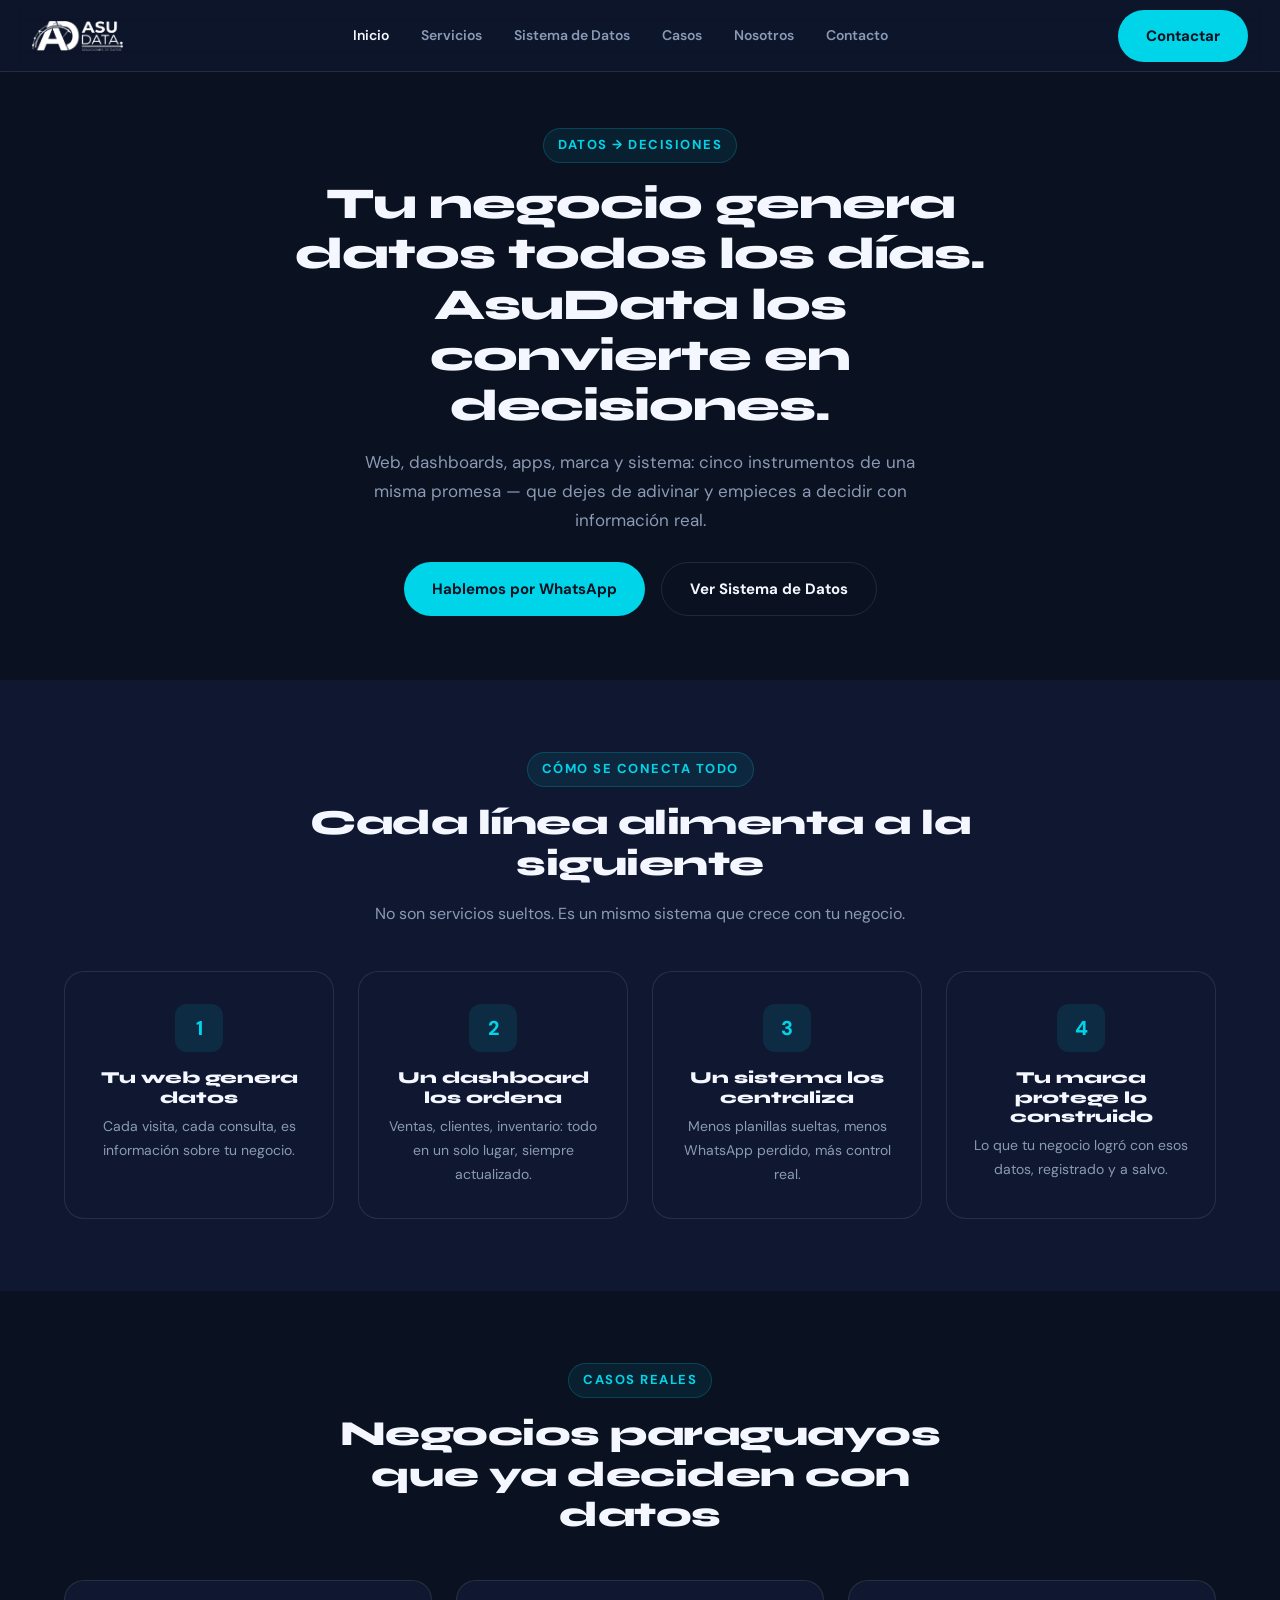
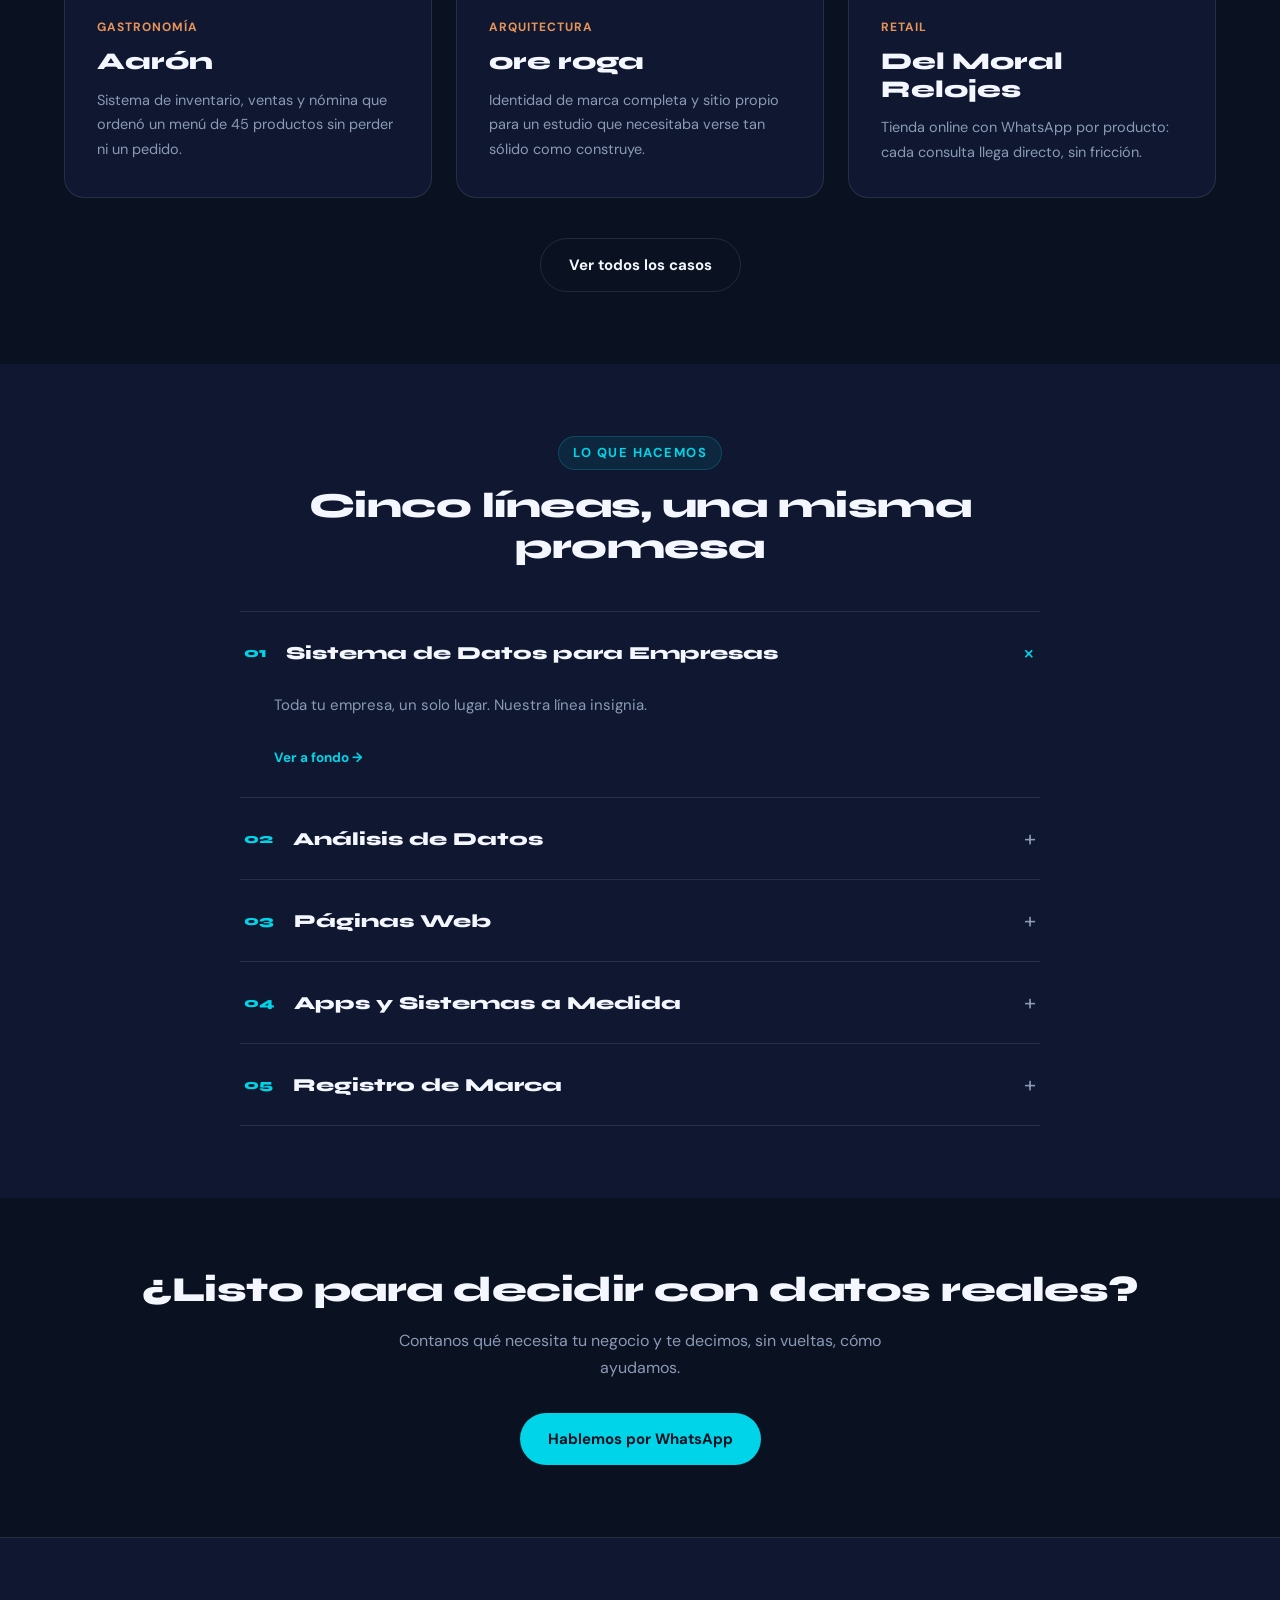
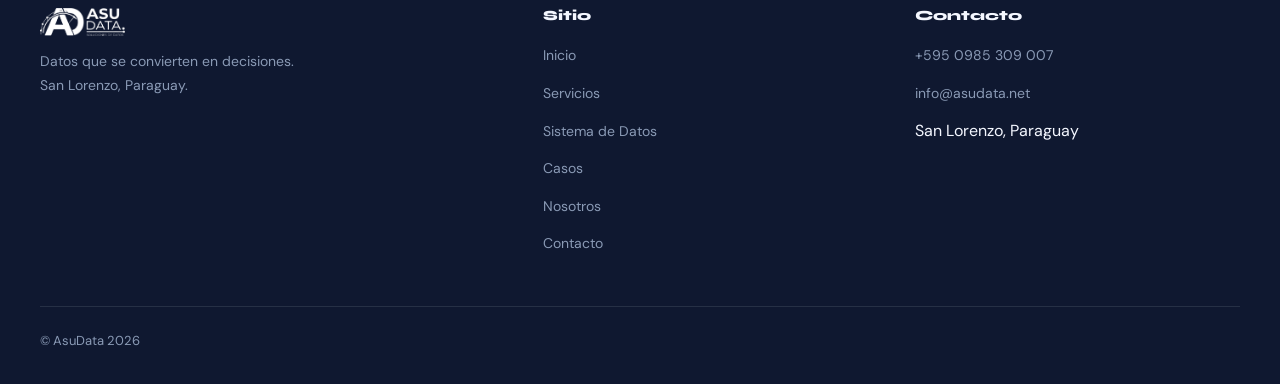
==== web/index.html @ 8668da16 "Turn Inicio 5-line grid into an accordion Replaces the card grid with expandable title rows (single-" ====
<!DOCTYPE html>
<html lang="es">
<head>
<meta charset="UTF-8">
<meta name="viewport" content="width=device-width, initial-scale=1.0">
<title>AsuData — Datos que se convierten en decisiones</title>
<meta name="description" content="AsuData: dashboards, apps, sistemas y marca para PyMEs paraguayas. Todo parte de una misma promesa: convertir tus datos en decisiones.">
<link rel="preconnect" href="https://fonts.googleapis.com">
<link href="https://fonts.googleapis.com/css2?family=Syne:wght@700;800&family=DM+Sans:wght@400;500;700&display=swap" rel="stylesheet">
<link rel="stylesheet" href="css/main.css?v=4">
</head>
<body>

<nav>
  <a href="index.html" class="logo"><img src="assets/logo.png" alt="AsuData"></a>
  <div class="nav-links">
    <a href="index.html">Inicio</a>
    <a href="servicios.html">Servicios</a>
    <a href="sistema-datos.html">Sistema de Datos</a>
    <a href="casos.html">Casos</a>
    <a href="nosotros.html">Nosotros</a>
    <a href="contacto.html">Contacto</a>
  </div>
  <div class="nav-actions">
    <a href="https://wa.me/595985309007" target="_blank" rel="noopener" class="btn btn-primary">Contactar</a>
    <button class="nav-toggle" aria-label="Abrir menú"><span></span><span></span><span></span></button>
  </div>
</nav>

<section class="hero">
  <div class="container">
    <span class="section-label">Datos → Decisiones</span>
    <h1>Tu negocio genera datos todos los días. AsuData los convierte en decisiones.</h1>
    <p>Web, dashboards, apps, marca y sistema: cinco instrumentos de una misma promesa —
       que dejes de adivinar y empieces a decidir con información real.</p>
    <div class="hero-actions">
      <a href="https://wa.me/595985309007" target="_blank" rel="noopener" class="btn btn-primary">Hablemos por WhatsApp</a>
      <a href="sistema-datos.html" class="btn btn-secondary">Ver Sistema de Datos</a>
    </div>
  </div>
</section>

<section class="section section-surface reveal">
  <div class="container">
    <div class="section-header">
      <span class="section-label">Cómo se conecta todo</span>
      <h2>Cada línea alimenta a la siguiente</h2>
      <p>No son servicios sueltos. Es un mismo sistema que crece con tu negocio.</p>
    </div>
    <div class="connect-steps">
      <div class="connect-step">
        <div class="step-icon">1</div>
        <h4>Tu web genera datos</h4>
        <p>Cada visita, cada consulta, es información sobre tu negocio.</p>
      </div>
      <div class="connect-step">
        <div class="step-icon">2</div>
        <h4>Un dashboard los ordena</h4>
        <p>Ventas, clientes, inventario: todo en un solo lugar, siempre actualizado.</p>
      </div>
      <div class="connect-step">
        <div class="step-icon">3</div>
        <h4>Un sistema los centraliza</h4>
        <p>Menos planillas sueltas, menos WhatsApp perdido, más control real.</p>
      </div>
      <div class="connect-step">
        <div class="step-icon">4</div>
        <h4>Tu marca protege lo construido</h4>
        <p>Lo que tu negocio logró con esos datos, registrado y a salvo.</p>
      </div>
    </div>
  </div>
</section>

<section class="section reveal">
  <div class="container">
    <div class="section-header">
      <span class="section-label">Casos reales</span>
      <h2>Negocios paraguayos que ya deciden con datos</h2>
    </div>
    <div class="case-grid">
      <div class="case-card">
        <span class="case-tag">Gastronomía</span>
        <h3>Aarón</h3>
        <p>Sistema de inventario, ventas y nómina que ordenó un menú de 45 productos sin perder ni un pedido.</p>
      </div>
      <div class="case-card">
        <span class="case-tag">Arquitectura</span>
        <h3>ore roga</h3>
        <p>Identidad de marca completa y sitio propio para un estudio que necesitaba verse tan sólido como construye.</p>
      </div>
      <div class="case-card">
        <span class="case-tag">Retail</span>
        <h3>Del Moral Relojes</h3>
        <p>Tienda online con WhatsApp por producto: cada consulta llega directo, sin fricción.</p>
      </div>
    </div>
    <div style="text-align:center;margin-top:40px">
      <a href="casos.html" class="btn btn-secondary">Ver todos los casos</a>
    </div>
  </div>
</section>

<section class="section section-surface reveal">
  <div class="container">
    <div class="section-header">
      <span class="section-label">Lo que hacemos</span>
      <h2>Cinco líneas, una misma promesa</h2>
    </div>
    <div class="accordion">
      <div class="accordion-item open">
        <button class="accordion-trigger">
          <span class="accordion-num">01</span>
          <span class="accordion-title">Sistema de Datos para Empresas</span>
          <span class="accordion-icon">+</span>
        </button>
        <div class="accordion-panel">
          <div class="accordion-panel-inner">
            <div class="inner-pad">
              <p>Toda tu empresa, un solo lugar. Nuestra línea insignia.</p>
              <a href="sistema-datos.html" class="card-link">Ver a fondo →</a>
            </div>
          </div>
        </div>
      </div>
      <div class="accordion-item">
        <button class="accordion-trigger">
          <span class="accordion-num">02</span>
          <span class="accordion-title">Análisis de Datos</span>
          <span class="accordion-icon">+</span>
        </button>
        <div class="accordion-panel">
          <div class="accordion-panel-inner">
            <div class="inner-pad">
              <p>Dejá de adivinar cómo te va — mirá los números.</p>
              <a href="servicios.html" class="card-link">Ver servicios →</a>
            </div>
          </div>
        </div>
      </div>
      <div class="accordion-item">
        <button class="accordion-trigger">
          <span class="accordion-num">03</span>
          <span class="accordion-title">Páginas Web</span>
          <span class="accordion-icon">+</span>
        </button>
        <div class="accordion-panel">
          <div class="accordion-panel-inner">
            <div class="inner-pad">
              <p>Tu negocio, encontrable y profesional online.</p>
              <a href="servicios.html" class="card-link">Ver servicios →</a>
            </div>
          </div>
        </div>
      </div>
      <div class="accordion-item">
        <button class="accordion-trigger">
          <span class="accordion-num">04</span>
          <span class="accordion-title">Apps y Sistemas a Medida</span>
          <span class="accordion-icon">+</span>
        </button>
        <div class="accordion-panel">
          <div class="accordion-panel-inner">
            <div class="inner-pad">
              <p>Menos planillas, menos WhatsApp perdido, más control.</p>
              <a href="servicios.html" class="card-link">Ver servicios →</a>
            </div>
          </div>
        </div>
      </div>
      <div class="accordion-item">
        <button class="accordion-trigger">
          <span class="accordion-num">05</span>
          <span class="accordion-title">Registro de Marca</span>
          <span class="accordion-icon">+</span>
        </button>
        <div class="accordion-panel">
          <div class="accordion-panel-inner">
            <div class="inner-pad">
              <p>Tu nombre, protegido antes de que alguien más lo registre.</p>
              <a href="servicios.html" class="card-link">Ver servicios →</a>
            </div>
          </div>
        </div>
      </div>
    </div>
  </div>
</section>

<section class="section cta-band reveal">
  <div class="container">
    <h2>¿Listo para decidir con datos reales?</h2>
    <p>Contanos qué necesita tu negocio y te decimos, sin vueltas, cómo ayudamos.</p>
    <a href="https://wa.me/595985309007" target="_blank" rel="noopener" class="btn btn-primary">Hablemos por WhatsApp</a>
  </div>
</section>

<footer>
  <div class="footer-grid">
    <div class="footer-brand">
      <img src="assets/logo.png" alt="AsuData">
      <p>Datos que se convierten en decisiones. San Lorenzo, Paraguay.</p>
    </div>
    <div class="footer-col">
      <h4>Sitio</h4>
      <ul>
        <li><a href="index.html">Inicio</a></li>
        <li><a href="servicios.html">Servicios</a></li>
        <li><a href="sistema-datos.html">Sistema de Datos</a></li>
        <li><a href="casos.html">Casos</a></li>
        <li><a href="nosotros.html">Nosotros</a></li>
        <li><a href="contacto.html">Contacto</a></li>
      </ul>
    </div>
    <div class="footer-col">
      <h4>Contacto</h4>
      <ul>
        <li><a href="https://wa.me/595985309007" target="_blank" rel="noopener">+595 0985 309 007</a></li>
        <li><a href="mailto:info@asudata.net">info@asudata.net</a></li>
        <li>San Lorenzo, Paraguay</li>
      </ul>
    </div>
  </div>
  <div class="footer-bottom">© AsuData 2026</div>
</footer>

<script src="js/main.js?v=4"></script>
</body>
</html>
---- web/css/main.css ----
/* ===== RESET & BASE ===== */
*,*::before,*::after{box-sizing:border-box;margin:0;padding:0}
html{scroll-behavior:smooth;-webkit-font-smoothing:antialiased}
body{font-family:var(--font-body);color:var(--light);background:var(--dark);line-height:1.6;overflow-x:hidden}
img{max-width:100%;display:block}
a{color:inherit;text-decoration:none}
ul{list-style:none}
button{cursor:pointer;border:none;background:none;font-family:inherit}

/* ===== TOKENS ===== */
:root{
  --dark:#0A1120;
  --dark-surface:#0F1830;
  --navy:#1A3A6E;
  --cyan:#00D4E8;
  --warm:#E8935A;
  --gray:#8A9AB5;
  --light:#F4F7FF;
  --font-heading:'Syne', sans-serif;
  --font-body:'DM Sans', sans-serif;
  --glow-cyan:0 0 20px rgba(0,212,232,0.35);
  --border:rgba(244,247,255,0.1);
  --r:8px;
  --r-md:12px;
  --r-lg:20px;
}

/* ===== TYPOGRAPHY ===== */
h1,h2,h3,h4{font-family:var(--font-heading);font-weight:800;color:var(--light);line-height:1.15}
h1{font-size:clamp(2rem,4vw,2.75rem);letter-spacing:-1px}
h2{font-size:clamp(1.6rem,3vw,2.2rem);letter-spacing:-0.5px}
h3{font-size:clamp(1.2rem,2vw,1.5rem)}
h4{font-size:1.05rem}
p{color:var(--gray);line-height:1.7}
.section-label{display:inline-flex;align-items:center;gap:6px;font-size:13px;font-weight:700;text-transform:uppercase;letter-spacing:1.5px;color:var(--cyan);background:rgba(0,212,232,0.08);border:1px solid rgba(0,212,232,0.2);padding:6px 14px;border-radius:100px;margin-bottom:16px}
.section-sub{font-size:18px;color:var(--gray);max-width:600px;line-height:1.7}

/* ===== LAYOUT ===== */
.container{max-width:1200px;margin:0 auto;padding:0 24px}
.section{padding:72px 24px}
.section-surface{background:var(--dark-surface)}
.section-navy{background:var(--navy)}
.section-header{text-align:center;max-width:700px;margin:0 auto 44px}
.section-header p{margin-top:16px}

/* ===== BUTTONS ===== */
.btn{display:inline-flex;align-items:center;justify-content:center;gap:8px;padding:14px 28px;border-radius:100px;font-weight:700;font-size:15px;transition:box-shadow .2s,transform .2s,background .2s}
.btn-primary{background:var(--cyan);color:var(--dark)}
.btn-primary:hover{box-shadow:var(--glow-cyan);transform:translateY(-1px)}
.btn-secondary{background:transparent;color:var(--light);border:1px solid var(--border)}
.btn-secondary:hover{border-color:var(--cyan);color:var(--cyan)}

/* ===== NAVIGATION ===== */
nav{position:fixed;top:0;left:0;width:100%;z-index:1000;background:rgba(15,24,48,0.7);backdrop-filter:blur(12px);border-bottom:1px solid var(--border);padding:0 32px;display:flex;align-items:center;justify-content:space-between;height:72px;transition:background .3s}
nav.scrolled{background:rgba(15,24,48,0.95)}
.logo img{height:30px;width:auto;filter:brightness(0) invert(1)}
.nav-links{display:flex;align-items:center;gap:32px}
.nav-links a{font-size:14px;font-weight:600;color:var(--gray);transition:color .2s}
.nav-links a:hover,.nav-links a.active{color:var(--light)}
.nav-actions{display:flex;align-items:center;gap:20px}
.nav-toggle{display:none;flex-direction:column;gap:5px;padding:8px}
.nav-toggle span{width:22px;height:2px;background:var(--light)}

@media (max-width:900px){
  .nav-links{position:fixed;top:72px;left:0;width:100%;height:calc(100vh - 72px);background:var(--dark);flex-direction:column;justify-content:center;gap:28px;transform:translateX(100%);transition:transform .3s}
  .nav-links.open{transform:translateX(0)}
  .nav-links a{font-size:20px}
  .nav-toggle{display:flex}
}

/* ===== HERO ===== */
.hero{padding:128px 24px 64px;text-align:center}
.hero .container{max-width:760px}
.hero h1{margin-bottom:16px}
.hero p{font-size:17px;max-width:600px;margin:0 auto 28px}
.hero-actions{display:flex;gap:16px;justify-content:center;flex-wrap:wrap}

/* ===== CONNECTION STEPS ===== */
.connect-steps{display:grid;grid-template-columns:repeat(auto-fit,minmax(220px,1fr));gap:24px;margin-top:40px}
.connect-step{background:var(--dark-surface);border:1px solid var(--border);border-radius:var(--r-lg);padding:32px 24px;text-align:center}
.connect-step .step-icon{width:48px;height:48px;border-radius:var(--r-md);background:rgba(0,212,232,0.1);color:var(--cyan);display:flex;align-items:center;justify-content:center;margin:0 auto 16px;font-size:20px;font-weight:800}
.connect-step h4{margin-bottom:8px}
.connect-step p{font-size:14px}

/* ===== CARDS GRID ===== */
.card-grid{display:grid;grid-template-columns:repeat(auto-fit,minmax(240px,1fr));gap:24px;margin-top:40px}
.card{background:var(--dark-surface);border:1px solid var(--border);border-radius:var(--r-lg);padding:32px;transition:border-color .2s,transform .2s}
.card:hover{border-color:rgba(0,212,232,0.4);transform:translateY(-2px)}
.card .card-icon{width:44px;height:44px;border-radius:var(--r);background:rgba(0,212,232,0.1);color:var(--cyan);display:flex;align-items:center;justify-content:center;margin-bottom:20px;font-weight:800}
.card h3{margin-bottom:10px;font-size:1.2rem}
.card p{font-size:14.5px}
.card-link{display:inline-block;margin-top:16px;font-size:13.5px;font-weight:700;color:var(--cyan)}

/* ===== ACCORDION ===== */
.accordion{border-top:1px solid var(--border);margin-top:40px;max-width:800px;margin-left:auto;margin-right:auto}
.accordion-item{border-bottom:1px solid var(--border)}
.accordion-trigger{display:flex;align-items:center;gap:20px;width:100%;padding:26px 4px;text-align:left;background:none;border:none;cursor:pointer}
.accordion-num{font-family:var(--font-heading);color:var(--cyan);font-weight:800;font-size:14px;flex-shrink:0}
.accordion-title{flex:1;font-family:var(--font-heading);font-size:1.15rem;font-weight:800;color:var(--light)}
.accordion-icon{font-size:22px;color:var(--gray);transition:transform .25s ease;flex-shrink:0}
.accordion-item.open .accordion-icon{transform:rotate(45deg);color:var(--cyan)}
.accordion-panel{display:grid;grid-template-rows:0fr;transition:grid-template-rows .3s ease}
.accordion-item.open .accordion-panel{grid-template-rows:1fr}
.accordion-panel-inner{overflow:hidden;min-height:0}
.accordion-panel-inner .inner-pad{padding:0 4px 28px 34px}
.accordion-panel-inner p{font-size:15px;margin-bottom:12px;max-width:520px}
.accordion-panel-inner .card-link{font-size:13.5px;font-weight:700;color:var(--cyan)}

/* ===== CASE PREVIEW ===== */
.case-grid{display:grid;grid-template-columns:repeat(auto-fit,minmax(260px,1fr));gap:24px;margin-top:40px}
.case-card{background:var(--dark-surface);border:1px solid var(--border);border-radius:var(--r-lg);padding:32px}
.case-card .case-tag{font-size:12px;font-weight:700;text-transform:uppercase;letter-spacing:1px;color:var(--warm)}
.case-card h3{margin:10px 0 12px}
.case-card p{font-size:14.5px}

/* ===== CTA BAND ===== */
.cta-band{text-align:center}
.cta-band h2{margin-bottom:16px}
.cta-band p{max-width:520px;margin:0 auto 32px}

/* ===== FOOTER ===== */
footer{background:var(--dark-surface);border-top:1px solid var(--border);padding:70px 24px 32px}
.footer-grid{display:grid;grid-template-columns:1.4fr 1fr 1fr;gap:48px;max-width:1200px;margin:0 auto}
.footer-brand img{height:28px;margin-bottom:14px;filter:brightness(0) invert(1)}
.footer-brand p{font-size:14px;max-width:280px}
.footer-col h4{font-size:14px;color:var(--light);margin-bottom:18px}
.footer-col ul{display:flex;flex-direction:column;gap:12px}
.footer-col a{font-size:14px;color:var(--gray);transition:color .2s}
.footer-col a:hover{color:var(--cyan)}
.footer-bottom{max-width:1200px;margin:50px auto 0;padding-top:24px;border-top:1px solid var(--border);font-size:13px;color:var(--gray)}

@media (max-width:700px){
  .footer-grid{grid-template-columns:1fr;gap:36px}
}

/* ===== REVEAL ANIMATION ===== */
.reveal{opacity:0;transform:translateY(24px);transition:opacity .6s ease,transform .6s ease}
.reveal.visible{opacity:1;transform:translateY(0)}

/* ===== PLACEHOLDER PAGE ===== */
.placeholder{padding:150px 24px 100px;text-align:center}
.placeholder p{max-width:480px;margin:16px auto 0}
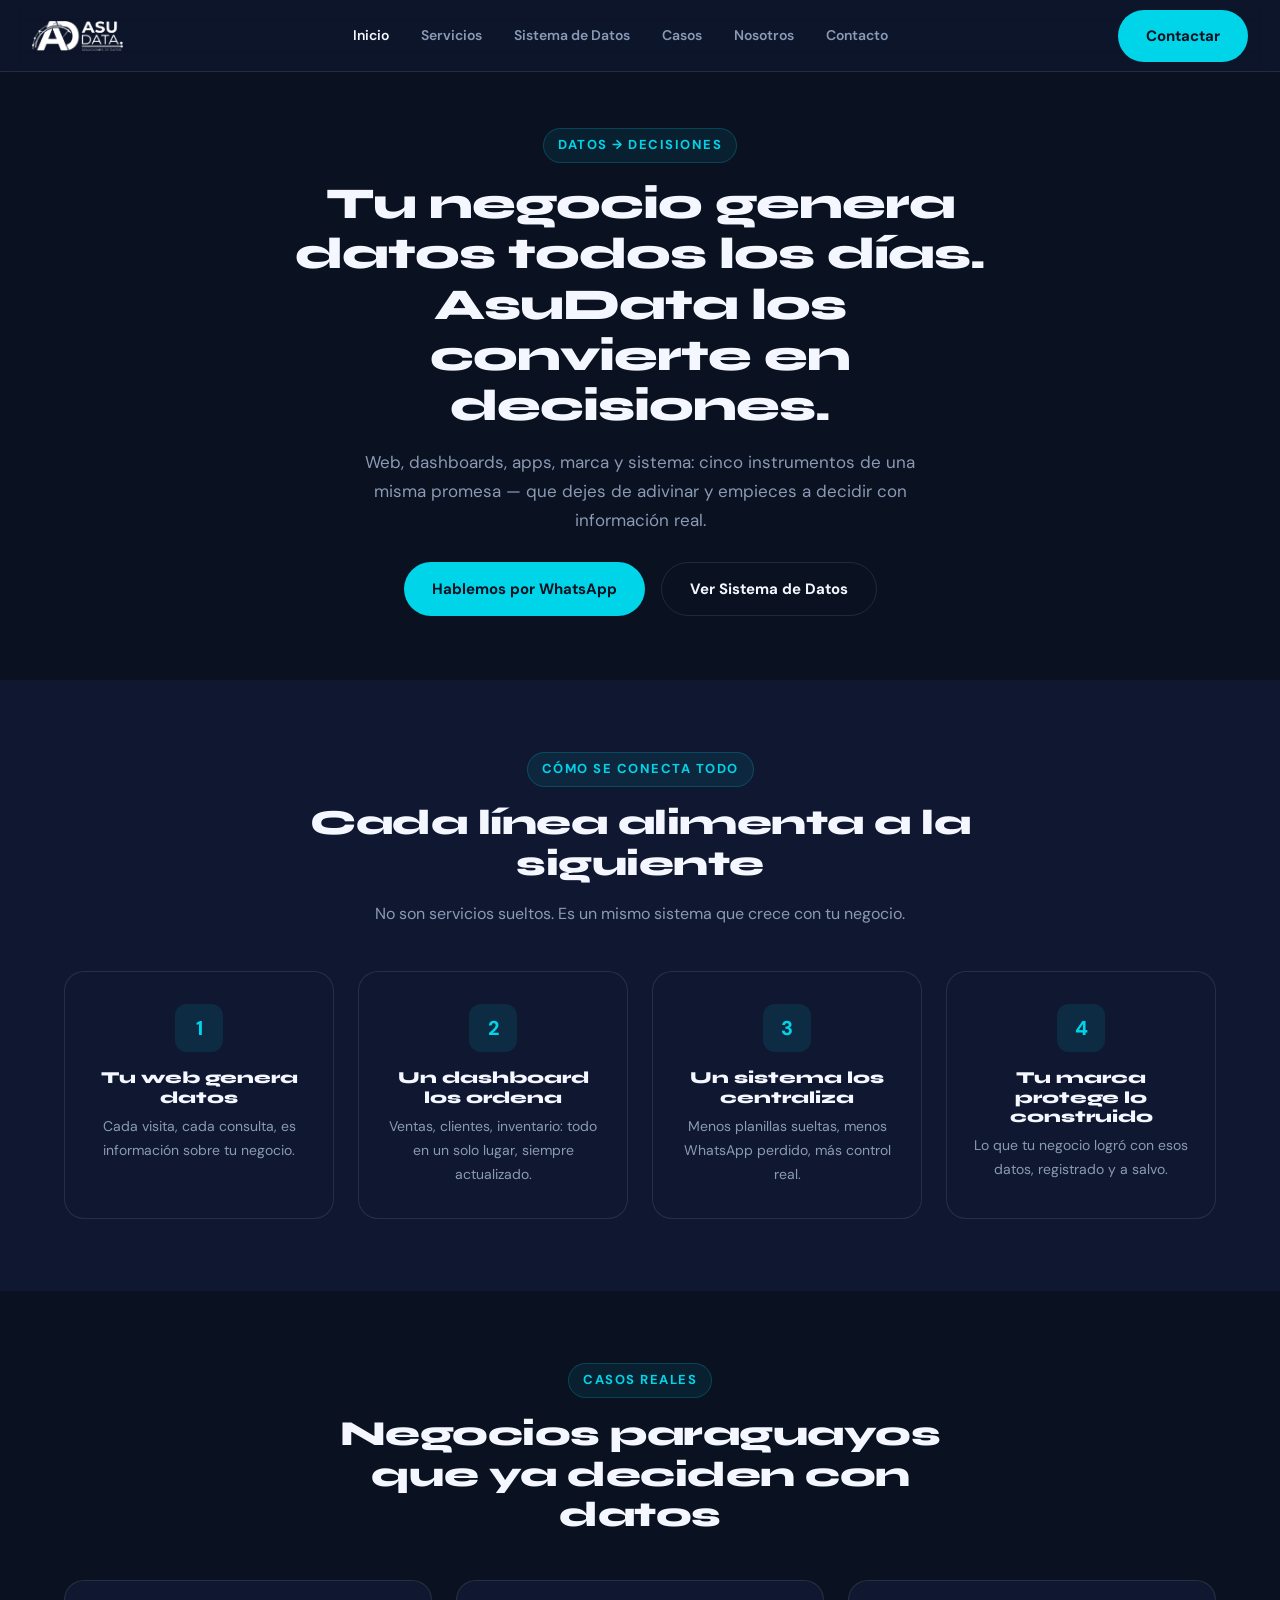
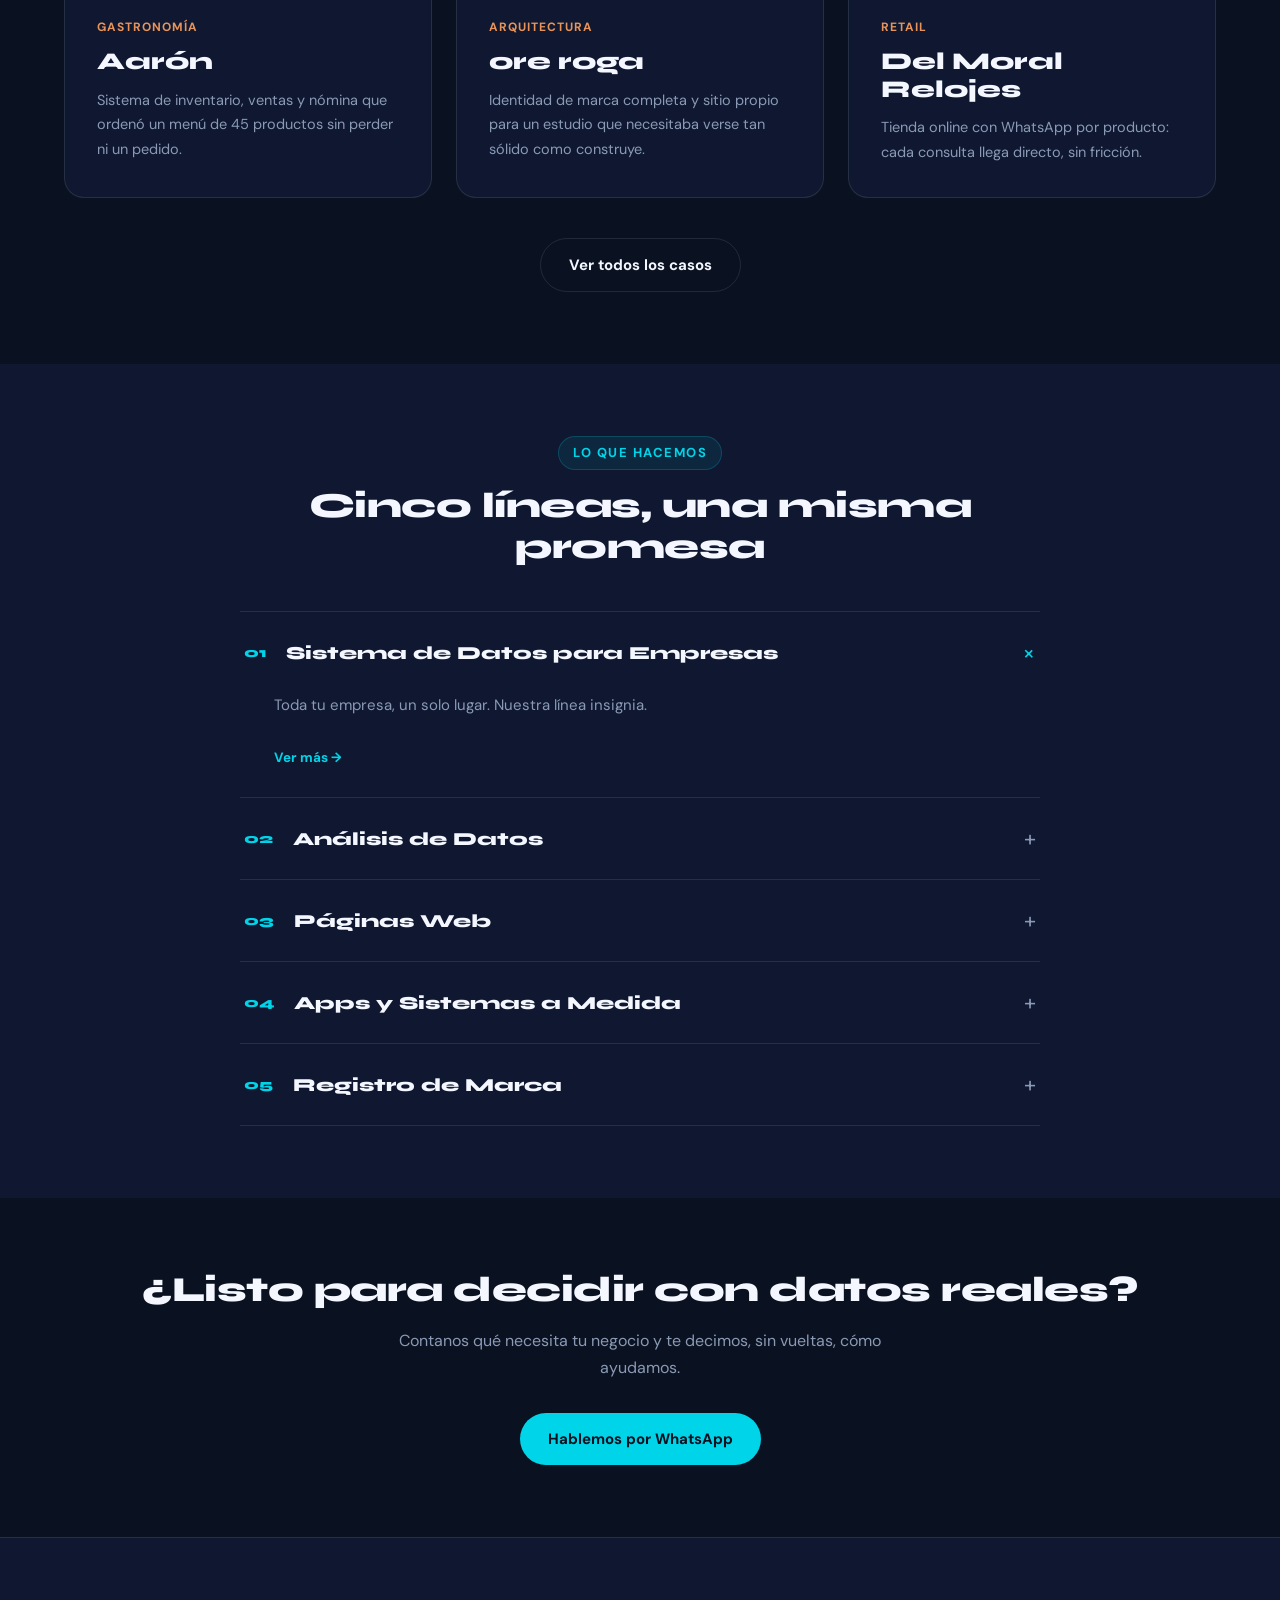
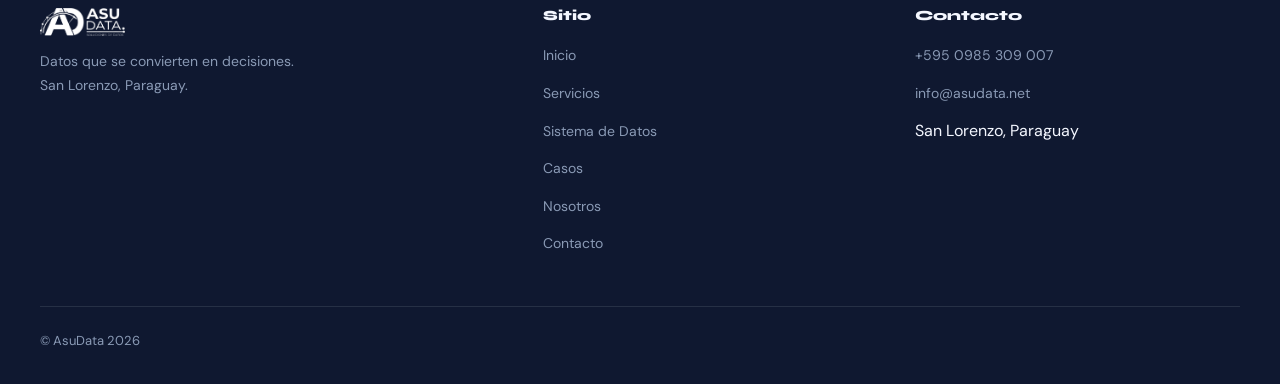
==== commit fe01c173: "Use generic 'Ver más' label on accordion links Co-Authored-By: Claude Sonnet 5 <noreply@anthropic.co" ====
--- a/web/index.html
+++ b/web/index.html
@@ -118,7 +118,7 @@
           <div class="accordion-panel-inner">
             <div class="inner-pad">
               <p>Toda tu empresa, un solo lugar. Nuestra línea insignia.</p>
-              <a href="sistema-datos.html" class="card-link">Ver a fondo →</a>
+              <a href="sistema-datos.html" class="card-link">Ver más →</a>
             </div>
           </div>
         </div>
@@ -133,7 +133,7 @@
           <div class="accordion-panel-inner">
             <div class="inner-pad">
               <p>Dejá de adivinar cómo te va — mirá los números.</p>
-              <a href="servicios.html" class="card-link">Ver servicios →</a>
+              <a href="servicios.html" class="card-link">Ver más →</a>
             </div>
           </div>
         </div>
@@ -148,7 +148,7 @@
           <div class="accordion-panel-inner">
             <div class="inner-pad">
               <p>Tu negocio, encontrable y profesional online.</p>
-              <a href="servicios.html" class="card-link">Ver servicios →</a>
+              <a href="servicios.html" class="card-link">Ver más →</a>
             </div>
           </div>
         </div>
@@ -163,7 +163,7 @@
           <div class="accordion-panel-inner">
             <div class="inner-pad">
               <p>Menos planillas, menos WhatsApp perdido, más control.</p>
-              <a href="servicios.html" class="card-link">Ver servicios →</a>
+              <a href="servicios.html" class="card-link">Ver más →</a>
             </div>
           </div>
         </div>
@@ -178,7 +178,7 @@
           <div class="accordion-panel-inner">
             <div class="inner-pad">
               <p>Tu nombre, protegido antes de que alguien más lo registre.</p>
-              <a href="servicios.html" class="card-link">Ver servicios →</a>
+              <a href="servicios.html" class="card-link">Ver más →</a>
             </div>
           </div>
         </div>
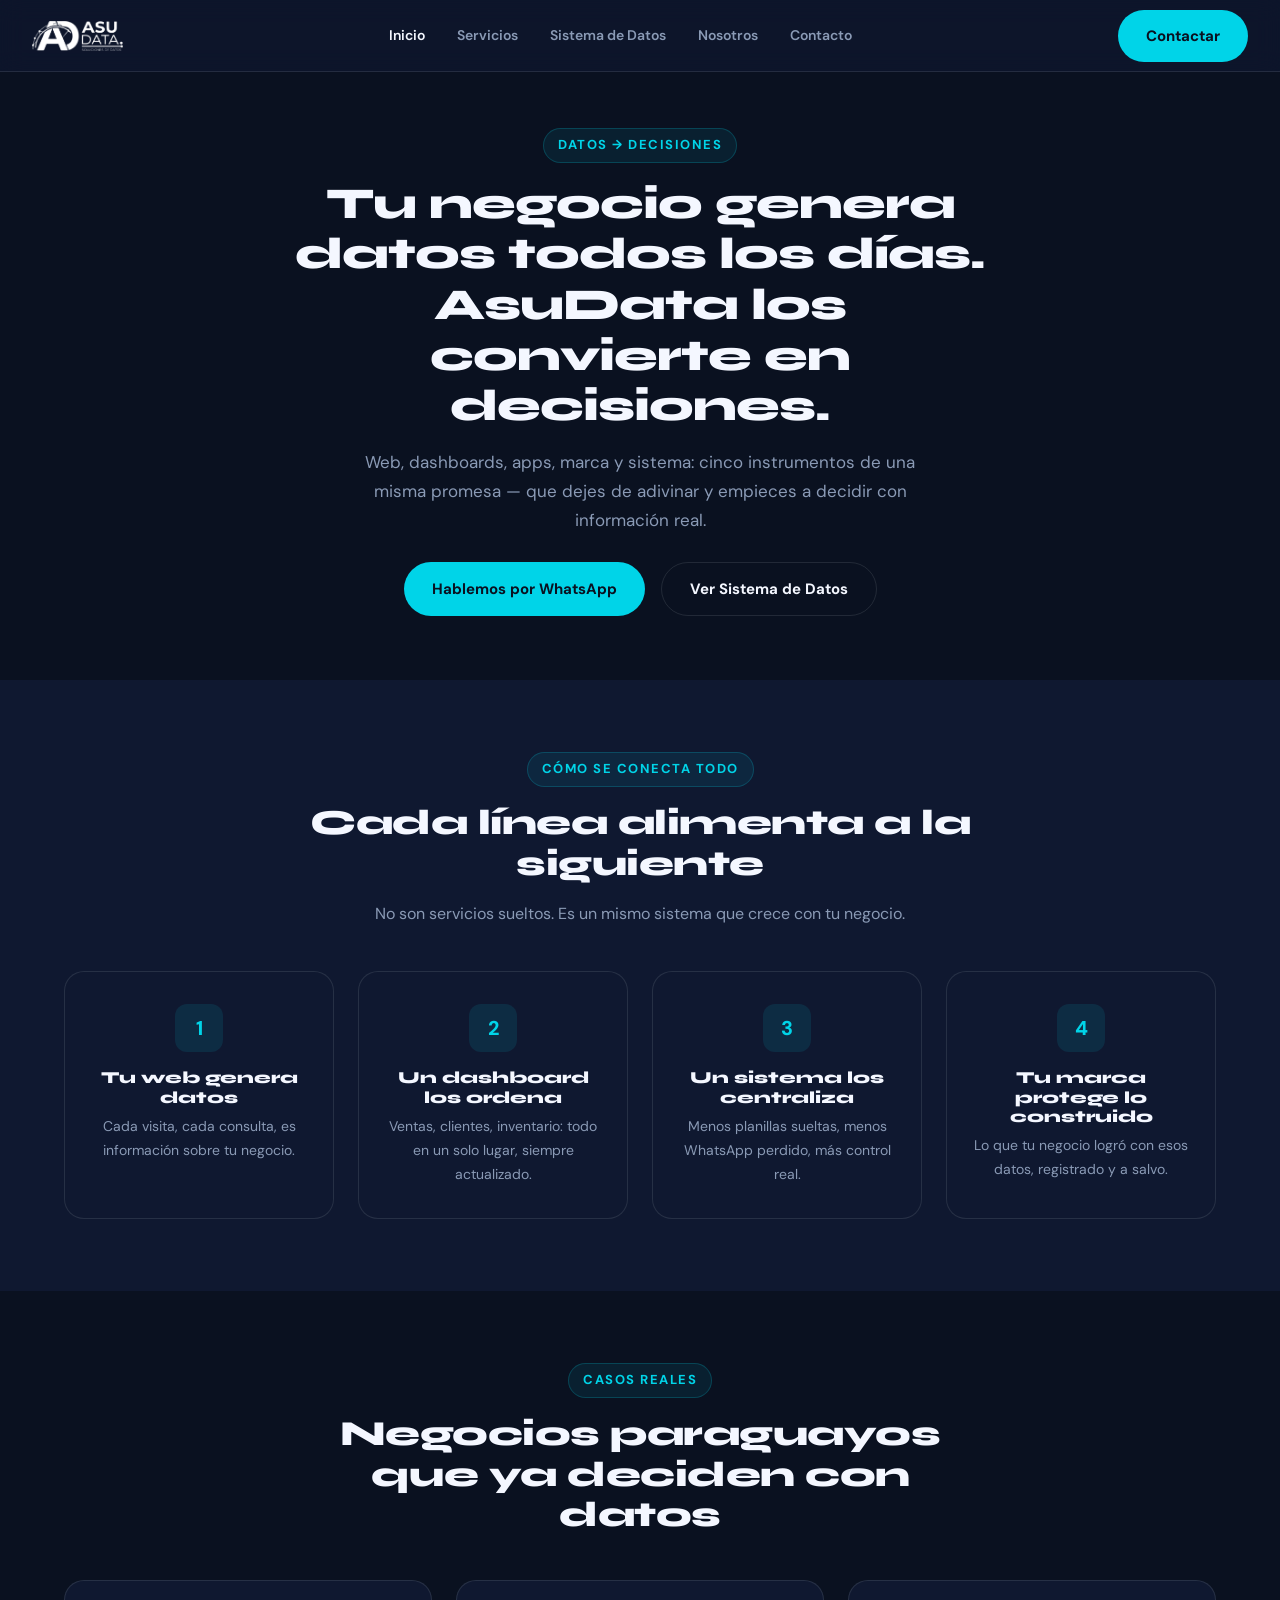
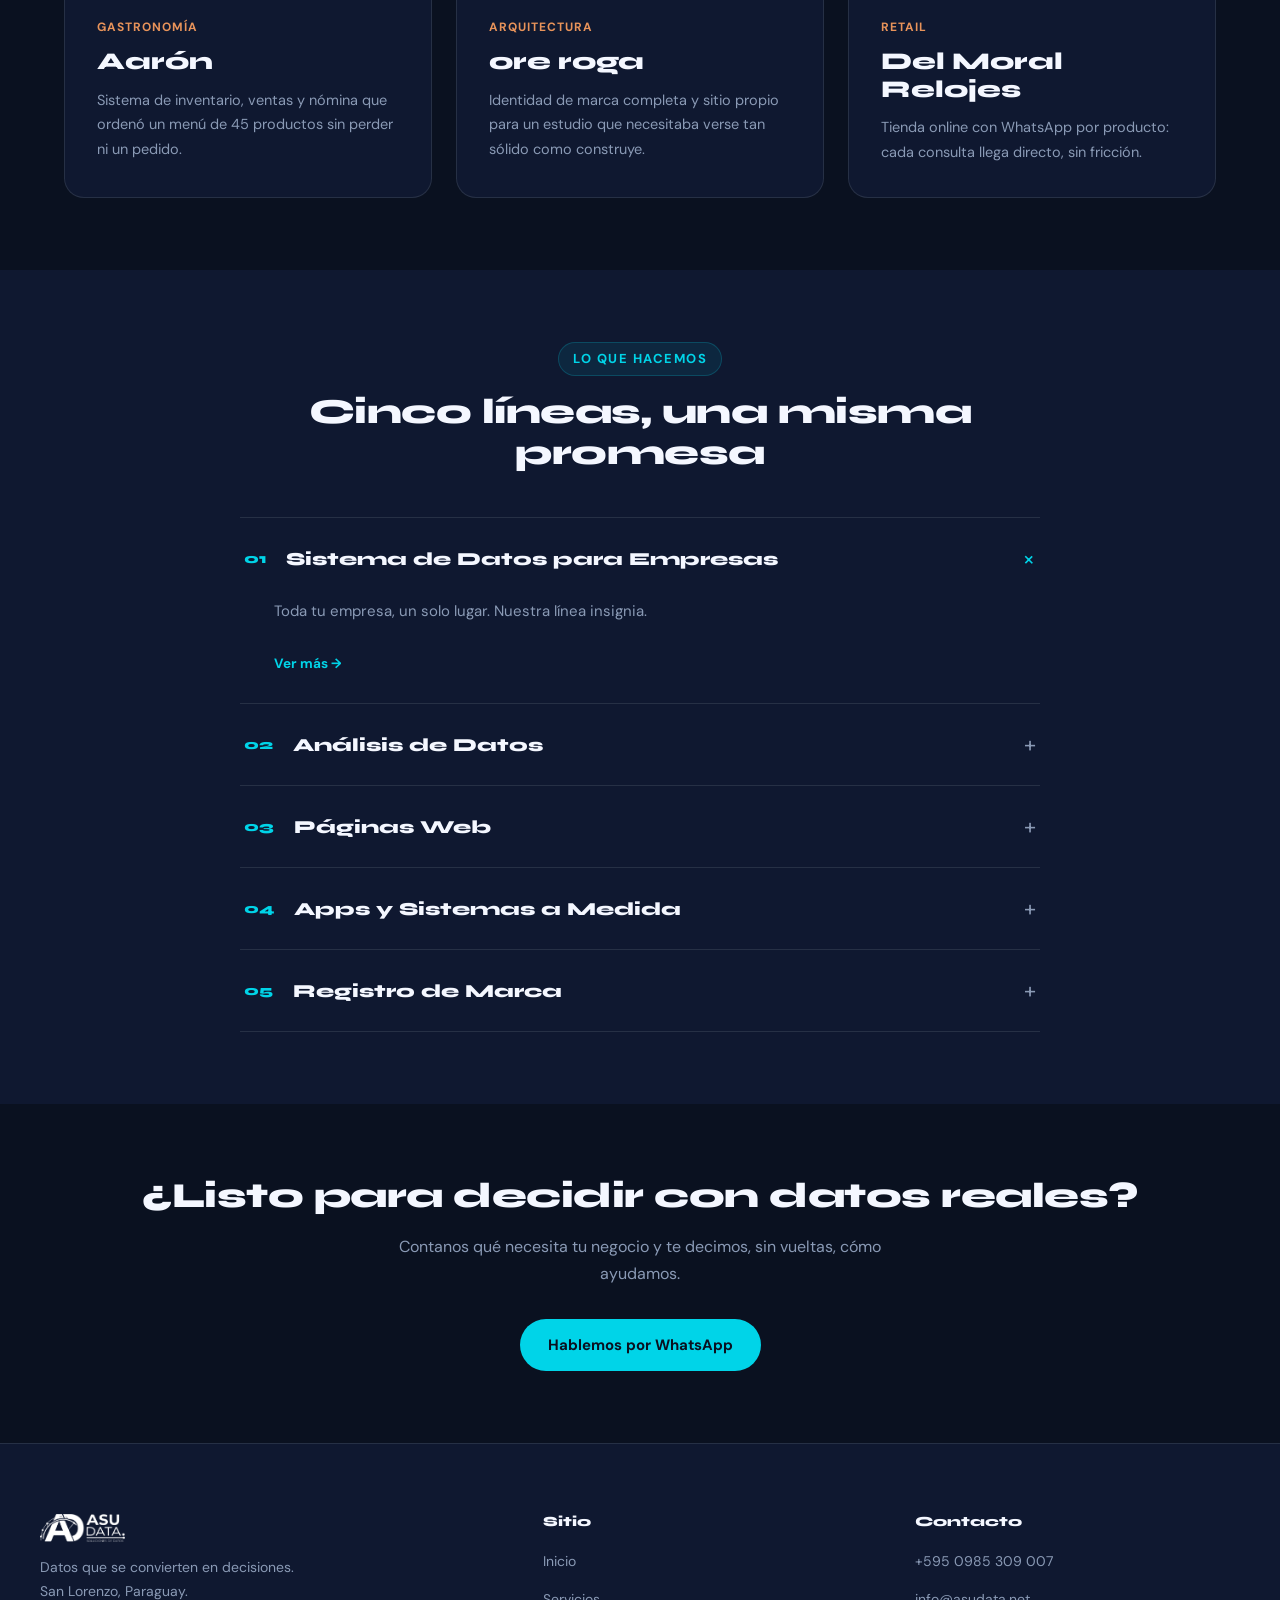
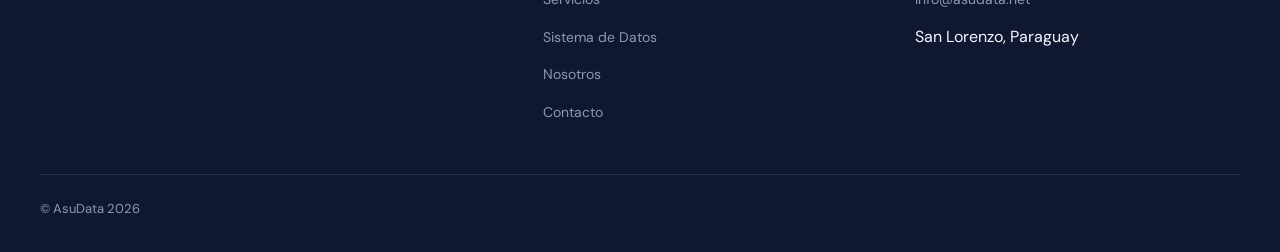
==== commit 51fb72fd: "Remove Casos as a standalone page The 3 cases (Aarón, ore roga, Del Moral) now live only in Inicio's" ====
--- a/web/index.html
+++ b/web/index.html
@@ -7,7 +7,7 @@
 <meta name="description" content="AsuData: dashboards, apps, sistemas y marca para PyMEs paraguayas. Todo parte de una misma promesa: convertir tus datos en decisiones.">
 <link rel="preconnect" href="https://fonts.googleapis.com">
 <link href="https://fonts.googleapis.com/css2?family=Syne:wght@700;800&family=DM+Sans:wght@400;500;700&display=swap" rel="stylesheet">
-<link rel="stylesheet" href="css/main.css?v=4">
+<link rel="stylesheet" href="css/main.css?v=7">
 </head>
 <body>
 
@@ -17,7 +17,6 @@
     <a href="index.html">Inicio</a>
     <a href="servicios.html">Servicios</a>
     <a href="sistema-datos.html">Sistema de Datos</a>
-    <a href="casos.html">Casos</a>
     <a href="nosotros.html">Nosotros</a>
     <a href="contacto.html">Contacto</a>
   </div>
@@ -95,9 +94,6 @@
         <p>Tienda online con WhatsApp por producto: cada consulta llega directo, sin fricción.</p>
       </div>
     </div>
-    <div style="text-align:center;margin-top:40px">
-      <a href="casos.html" class="btn btn-secondary">Ver todos los casos</a>
-    </div>
   </div>
 </section>
 
@@ -207,7 +203,6 @@
         <li><a href="index.html">Inicio</a></li>
         <li><a href="servicios.html">Servicios</a></li>
         <li><a href="sistema-datos.html">Sistema de Datos</a></li>
-        <li><a href="casos.html">Casos</a></li>
         <li><a href="nosotros.html">Nosotros</a></li>
         <li><a href="contacto.html">Contacto</a></li>
       </ul>
@@ -224,6 +219,6 @@
   <div class="footer-bottom">© AsuData 2026</div>
 </footer>
 
-<script src="js/main.js?v=4"></script>
+<script src="js/main.js?v=7"></script>
 </body>
 </html>
--- a/web/css/main.css
+++ b/web/css/main.css
@@ -106,6 +106,23 @@
 .accordion-panel-inner p{font-size:15px;margin-bottom:12px;max-width:520px}
 .accordion-panel-inner .card-link{font-size:13.5px;font-weight:700;color:var(--cyan)}
 
+/* ===== SERVICE LINE / PRICING ===== */
+.line{max-width:900px;margin:0 auto}
+.line-tag{color:var(--warm);font-size:13px;font-weight:700;text-transform:uppercase;letter-spacing:1.5px}
+.line h2{margin:10px 0 6px}
+.line-tagline{font-family:var(--font-heading);font-weight:700;color:var(--cyan);font-size:1.05rem;margin-bottom:14px}
+.line-desc{max-width:620px;margin-bottom:36px}
+.pkg-grid{display:grid;grid-template-columns:repeat(auto-fit,minmax(220px,1fr));gap:20px}
+.pkg-card{background:var(--dark);border:1px solid var(--border);border-radius:var(--r-lg);padding:26px}
+.pkg-card h4{font-size:1rem;margin-bottom:14px;min-height:2.4em}
+.pkg-price{font-family:var(--font-body);font-variant-numeric:tabular-nums;font-size:1.5rem;color:var(--cyan);font-weight:700;letter-spacing:-0.3px;margin-bottom:6px}
+.pkg-entrega{font-size:13px;color:var(--gray)}
+.line-more{display:inline-block;margin-top:24px;font-size:14px;font-weight:700;color:var(--cyan)}
+.line-sub{margin-top:44px;padding-top:36px;border-top:1px solid var(--border)}
+.line-sub h4{margin-bottom:16px}
+.line-sub-note{font-size:14px;background:rgba(232,147,90,0.08);border:1px solid rgba(232,147,90,0.25);color:var(--warm);padding:14px 18px;border-radius:var(--r-md);margin-top:16px}
+.legal-note{max-width:900px;margin:48px auto 0;font-size:13px;color:var(--gray);border-top:1px solid var(--border);padding-top:24px}
+
 /* ===== CASE PREVIEW ===== */
 .case-grid{display:grid;grid-template-columns:repeat(auto-fit,minmax(260px,1fr));gap:24px;margin-top:40px}
 .case-card{background:var(--dark-surface);border:1px solid var(--border);border-radius:var(--r-lg);padding:32px}
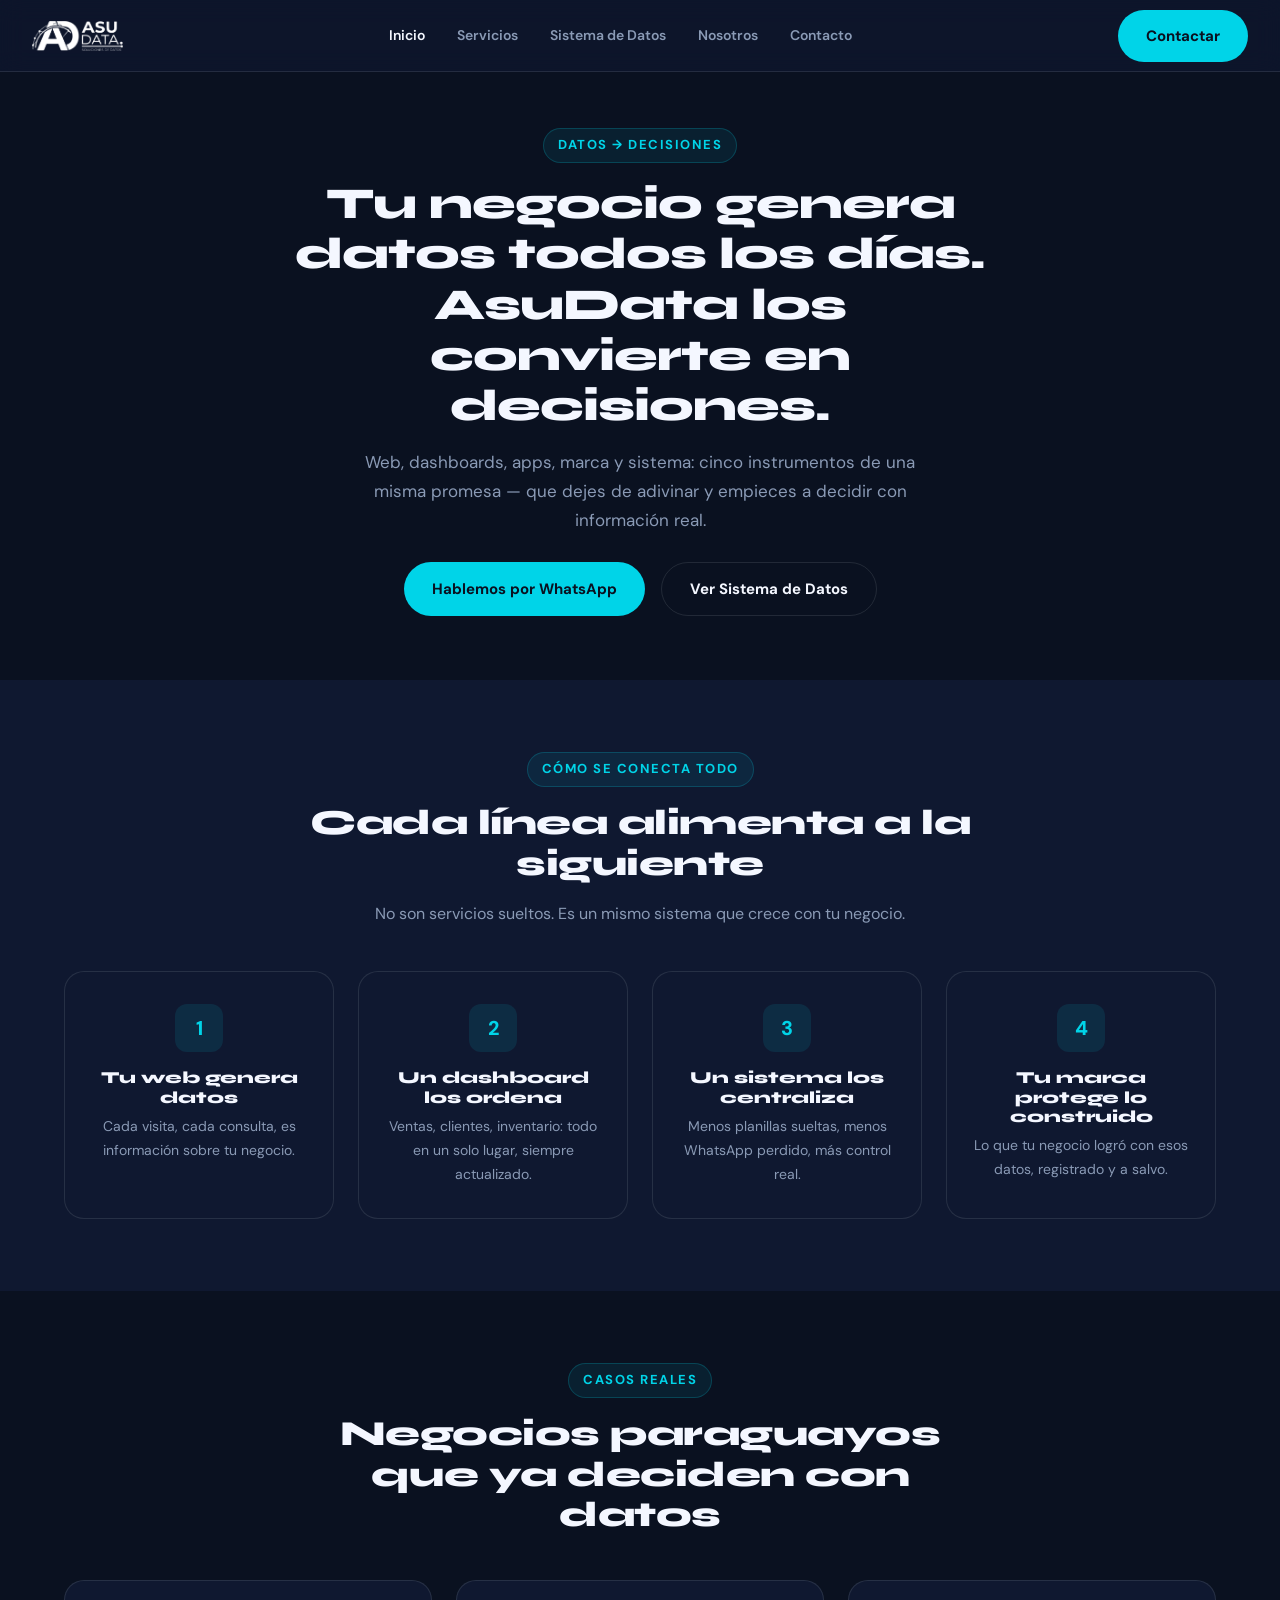
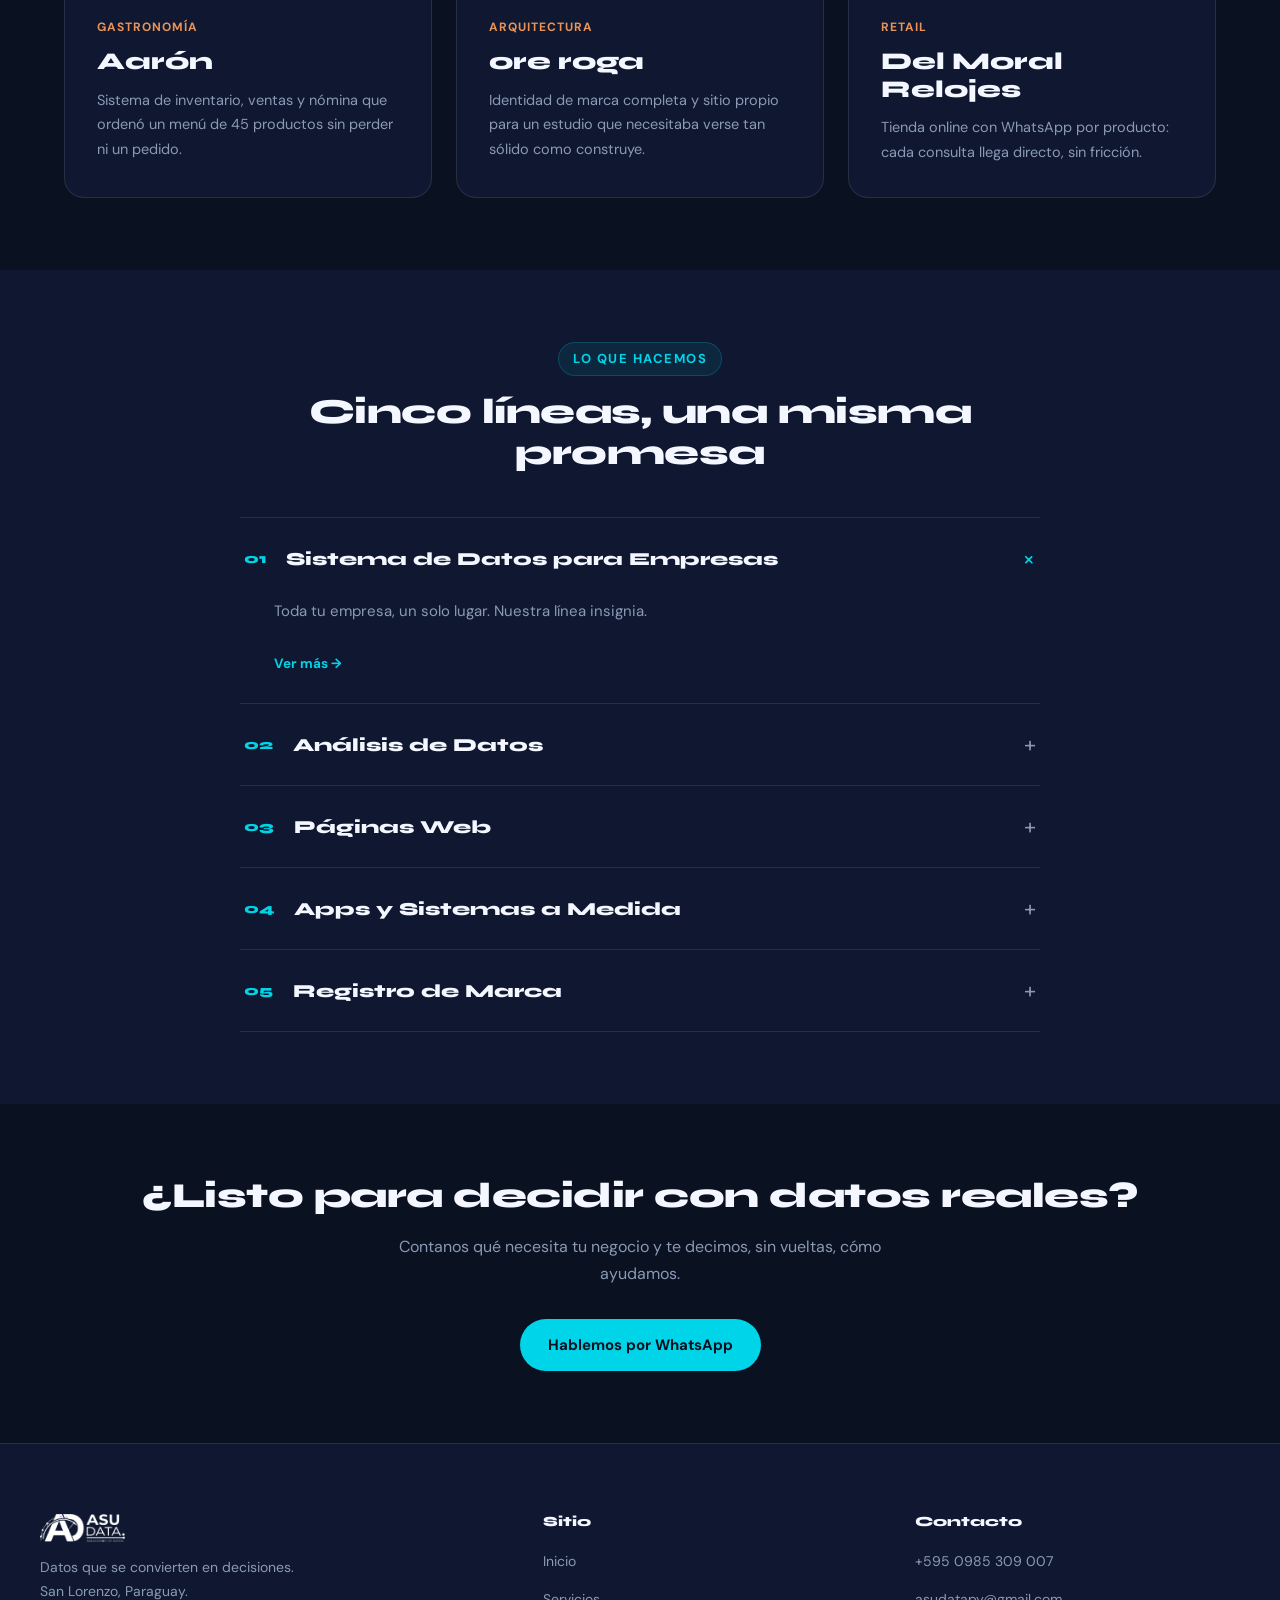
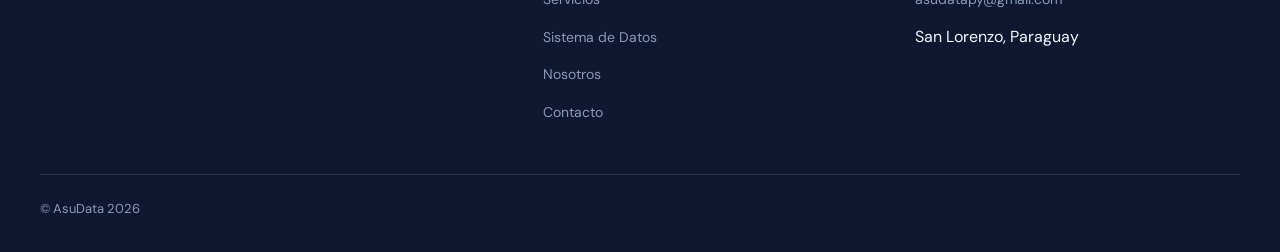
==== commit 4891b163: "Write Nosotros copy and fix contact email site-wide Nosotros: origin story, método, and 'qué nos dis" ====
--- a/web/index.html
+++ b/web/index.html
@@ -7,7 +7,7 @@
 <meta name="description" content="AsuData: dashboards, apps, sistemas y marca para PyMEs paraguayas. Todo parte de una misma promesa: convertir tus datos en decisiones.">
 <link rel="preconnect" href="https://fonts.googleapis.com">
 <link href="https://fonts.googleapis.com/css2?family=Syne:wght@700;800&family=DM+Sans:wght@400;500;700&display=swap" rel="stylesheet">
-<link rel="stylesheet" href="css/main.css?v=7">
+<link rel="stylesheet" href="css/main.css?v=9">
 </head>
 <body>
 
@@ -211,7 +211,7 @@
       <h4>Contacto</h4>
       <ul>
         <li><a href="https://wa.me/595985309007" target="_blank" rel="noopener">+595 0985 309 007</a></li>
-        <li><a href="mailto:info@asudata.net">info@asudata.net</a></li>
+        <li><a href="mailto:asudatapy@gmail.com">asudatapy@gmail.com</a></li>
         <li>San Lorenzo, Paraguay</li>
       </ul>
     </div>
@@ -219,6 +219,6 @@
   <div class="footer-bottom">© AsuData 2026</div>
 </footer>
 
-<script src="js/main.js?v=7"></script>
+<script src="js/main.js?v=9"></script>
 </body>
 </html>
--- a/web/css/main.css
+++ b/web/css/main.css
@@ -118,10 +118,25 @@
 .pkg-price{font-family:var(--font-body);font-variant-numeric:tabular-nums;font-size:1.5rem;color:var(--cyan);font-weight:700;letter-spacing:-0.3px;margin-bottom:6px}
 .pkg-entrega{font-size:13px;color:var(--gray)}
 .line-more{display:inline-block;margin-top:24px;font-size:14px;font-weight:700;color:var(--cyan)}
+
+/* ===== TIER CARDS (Sistema de Datos) ===== */
+.tier-grid{display:grid;grid-template-columns:repeat(auto-fit,minmax(280px,1fr));gap:24px}
+.tier-card{background:var(--dark);border:1px solid var(--border);border-radius:var(--r-lg);padding:32px;display:flex;flex-direction:column}
+.tier-card.featured{border-color:rgba(0,212,232,0.5);box-shadow:var(--glow-cyan)}
+.tier-name{font-size:12px;font-weight:700;text-transform:uppercase;letter-spacing:1px;color:var(--warm)}
+.tier-card h3{margin:8px 0 4px}
+.tier-price{font-family:var(--font-body);font-variant-numeric:tabular-nums;font-size:1.7rem;font-weight:700;color:var(--cyan);letter-spacing:-0.3px;margin-bottom:20px}
+.tier-rows{display:flex;flex-direction:column;gap:14px;margin-bottom:24px;flex:1}
+.tier-row dt{font-size:11px;font-weight:700;text-transform:uppercase;letter-spacing:0.8px;color:var(--gray);margin-bottom:3px}
+.tier-row dd{font-size:14.5px;color:var(--light);line-height:1.5}
 .line-sub{margin-top:44px;padding-top:36px;border-top:1px solid var(--border)}
 .line-sub h4{margin-bottom:16px}
 .line-sub-note{font-size:14px;background:rgba(232,147,90,0.08);border:1px solid rgba(232,147,90,0.25);color:var(--warm);padding:14px 18px;border-radius:var(--r-md);margin-top:16px}
 .legal-note{max-width:900px;margin:48px auto 0;font-size:13px;color:var(--gray);border-top:1px solid var(--border);padding-top:24px}
+
+/* ===== VALUE TAGS ===== */
+.value-tags{display:flex;flex-wrap:wrap;gap:12px;margin-top:28px}
+.value-tag{font-size:13.5px;font-weight:700;color:var(--light);background:var(--dark);border:1px solid var(--border);padding:10px 18px;border-radius:100px}
 
 /* ===== CASE PREVIEW ===== */
 .case-grid{display:grid;grid-template-columns:repeat(auto-fit,minmax(260px,1fr));gap:24px;margin-top:40px}
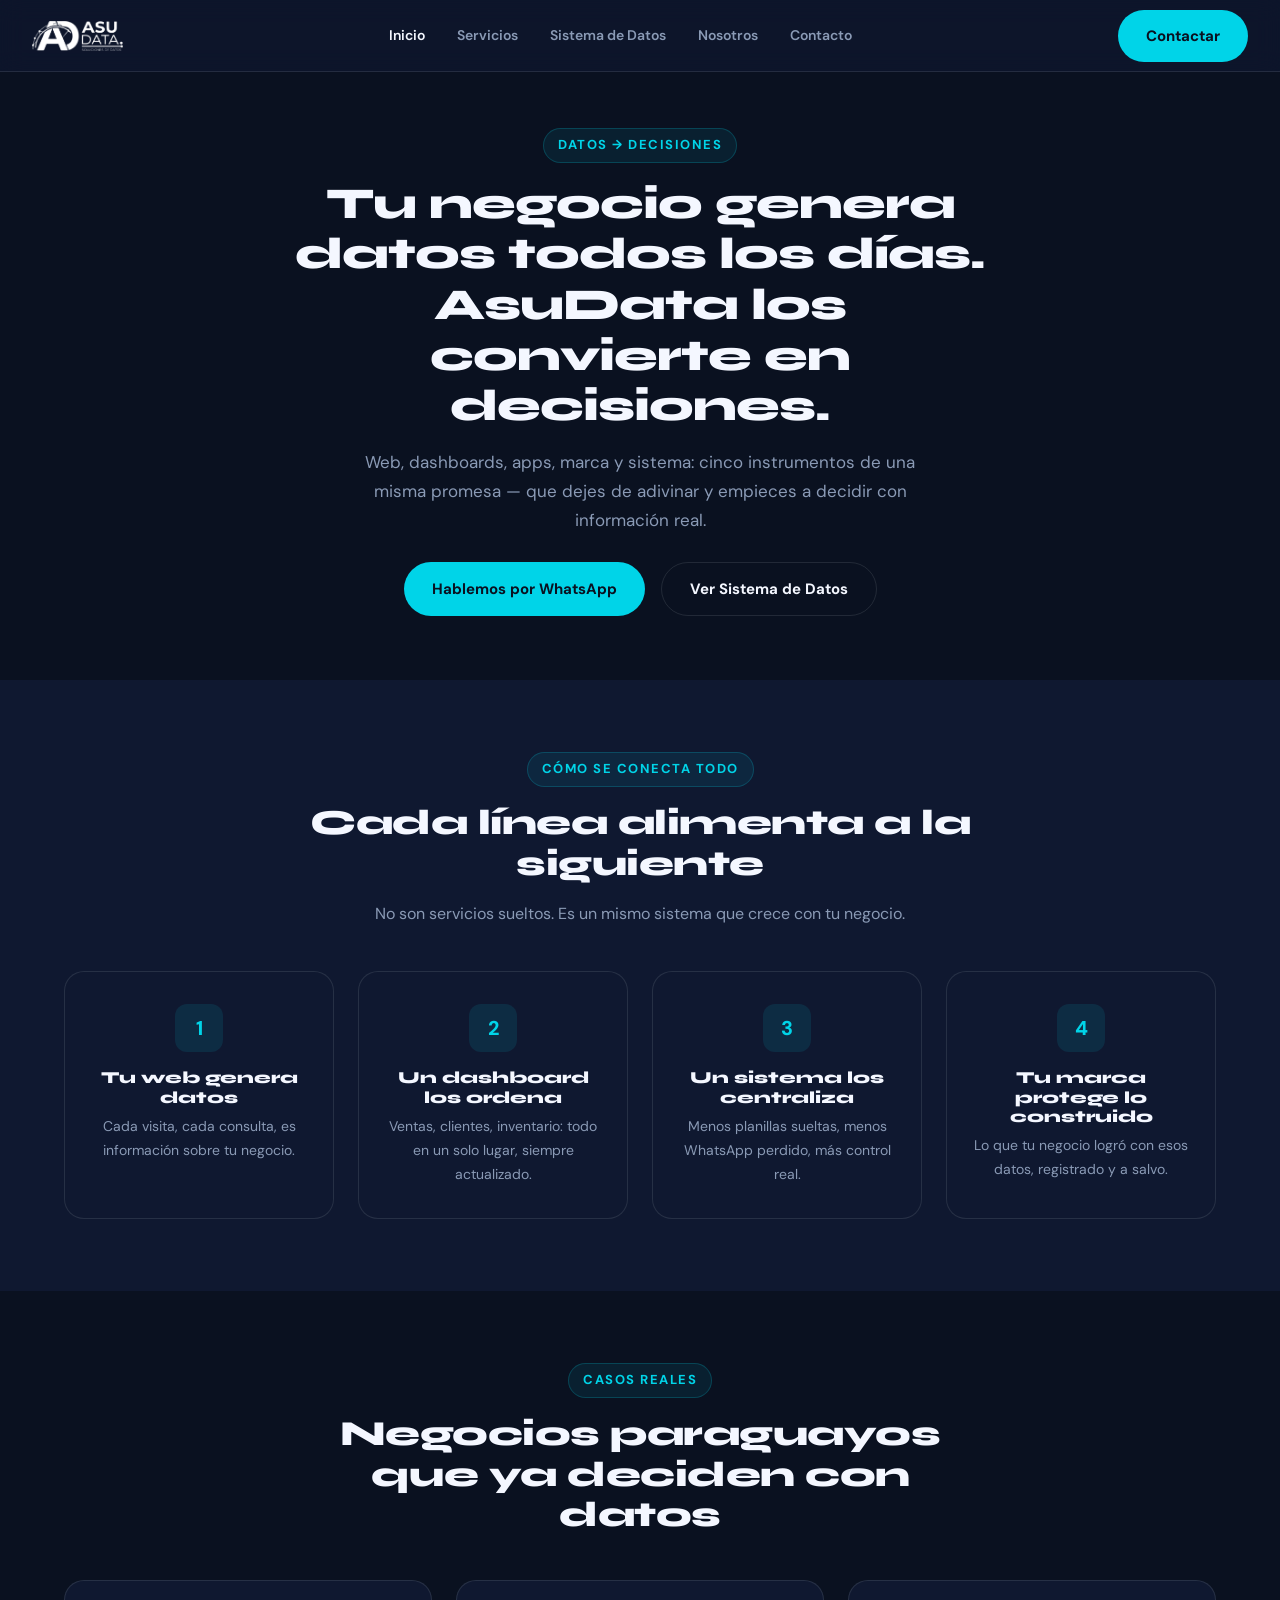
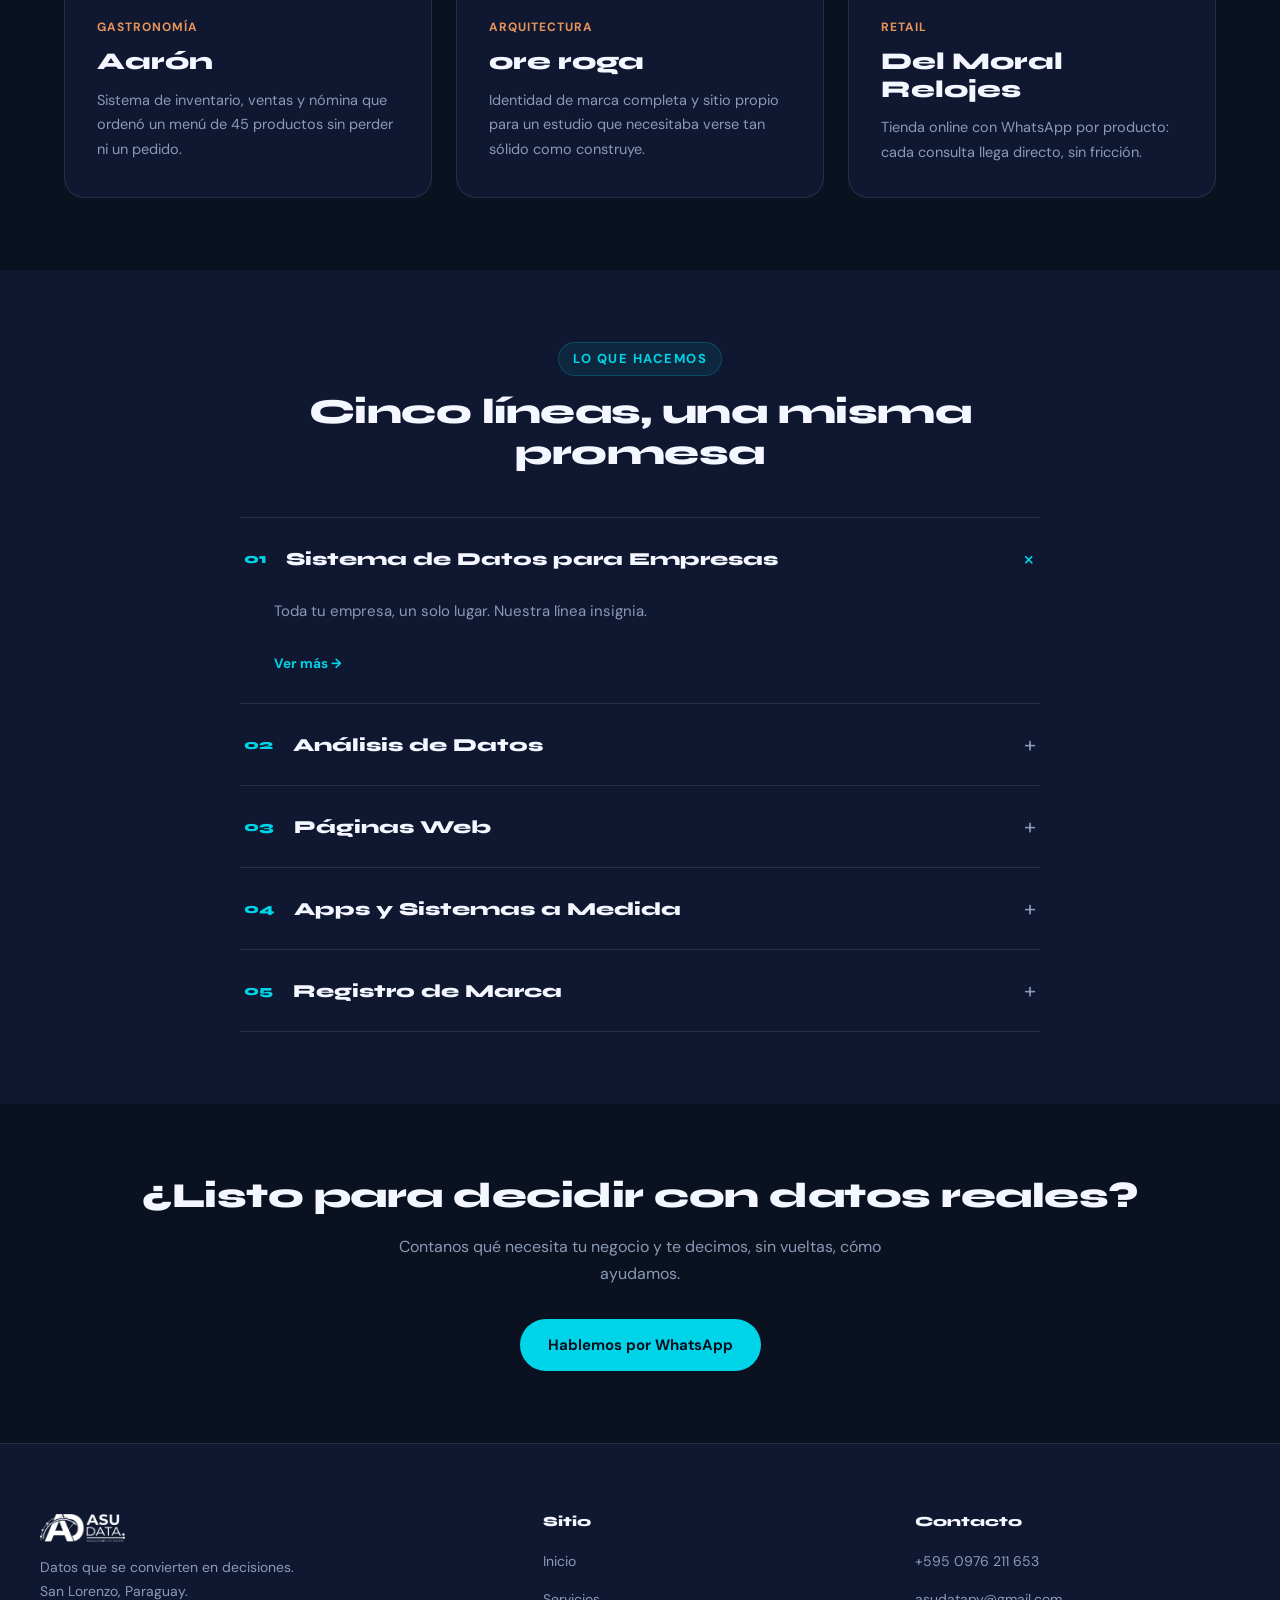
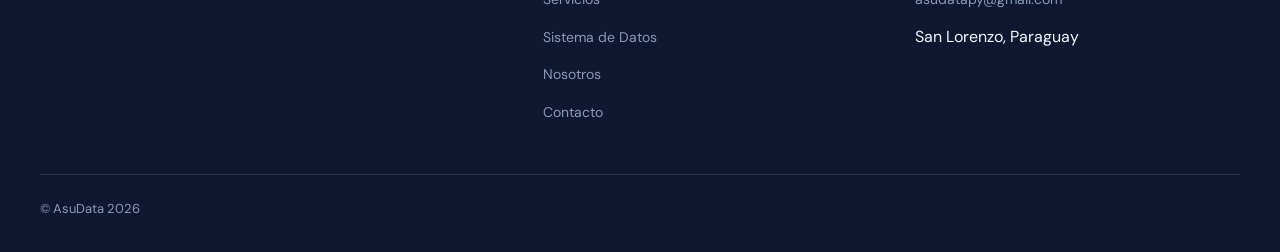
==== commit 4436b1cb: "Switch site WhatsApp to sales line with contextual messages Replaces the personal number (0985 309 0" ====
--- a/web/index.html
+++ b/web/index.html
@@ -7,7 +7,7 @@
 <meta name="description" content="AsuData: dashboards, apps, sistemas y marca para PyMEs paraguayas. Todo parte de una misma promesa: convertir tus datos en decisiones.">
 <link rel="preconnect" href="https://fonts.googleapis.com">
 <link href="https://fonts.googleapis.com/css2?family=Syne:wght@700;800&family=DM+Sans:wght@400;500;700&display=swap" rel="stylesheet">
-<link rel="stylesheet" href="css/main.css?v=9">
+<link rel="stylesheet" href="css/main.css?v=10">
 </head>
 <body>
 
@@ -21,7 +21,7 @@
     <a href="contacto.html">Contacto</a>
   </div>
   <div class="nav-actions">
-    <a href="https://wa.me/595985309007" target="_blank" rel="noopener" class="btn btn-primary">Contactar</a>
+    <a href="https://wa.me/595976211653?text=Hola%2C%20quiero%20m%C3%A1s%20informaci%C3%B3n%20sobre%20AsuData." target="_blank" rel="noopener" class="btn btn-primary">Contactar</a>
     <button class="nav-toggle" aria-label="Abrir menú"><span></span><span></span><span></span></button>
   </div>
 </nav>
@@ -33,7 +33,7 @@
     <p>Web, dashboards, apps, marca y sistema: cinco instrumentos de una misma promesa —
        que dejes de adivinar y empieces a decidir con información real.</p>
     <div class="hero-actions">
-      <a href="https://wa.me/595985309007" target="_blank" rel="noopener" class="btn btn-primary">Hablemos por WhatsApp</a>
+      <a href="https://wa.me/595976211653?text=Hola%2C%20quiero%20saber%20c%C3%B3mo%20AsuData%20puede%20ayudar%20a%20mi%20negocio%20a%20decidir%20con%20datos." target="_blank" rel="noopener" class="btn btn-primary">Hablemos por WhatsApp</a>
       <a href="sistema-datos.html" class="btn btn-secondary">Ver Sistema de Datos</a>
     </div>
   </div>
@@ -187,7 +187,7 @@
   <div class="container">
     <h2>¿Listo para decidir con datos reales?</h2>
     <p>Contanos qué necesita tu negocio y te decimos, sin vueltas, cómo ayudamos.</p>
-    <a href="https://wa.me/595985309007" target="_blank" rel="noopener" class="btn btn-primary">Hablemos por WhatsApp</a>
+    <a href="https://wa.me/595976211653?text=Hola%2C%20quiero%20decidir%20con%20datos%20reales.%20%C2%BFPor%20d%C3%B3nde%20empezamos%3F" target="_blank" rel="noopener" class="btn btn-primary">Hablemos por WhatsApp</a>
   </div>
 </section>
 
@@ -210,7 +210,7 @@
     <div class="footer-col">
       <h4>Contacto</h4>
       <ul>
-        <li><a href="https://wa.me/595985309007" target="_blank" rel="noopener">+595 0985 309 007</a></li>
+        <li><a href="https://wa.me/595976211653?text=Hola%2C%20quiero%20m%C3%A1s%20informaci%C3%B3n%20sobre%20AsuData." target="_blank" rel="noopener">+595 0976 211 653</a></li>
         <li><a href="mailto:asudatapy@gmail.com">asudatapy@gmail.com</a></li>
         <li>San Lorenzo, Paraguay</li>
       </ul>
@@ -219,6 +219,6 @@
   <div class="footer-bottom">© AsuData 2026</div>
 </footer>
 
-<script src="js/main.js?v=9"></script>
+<script src="js/main.js?v=10"></script>
 </body>
 </html>
